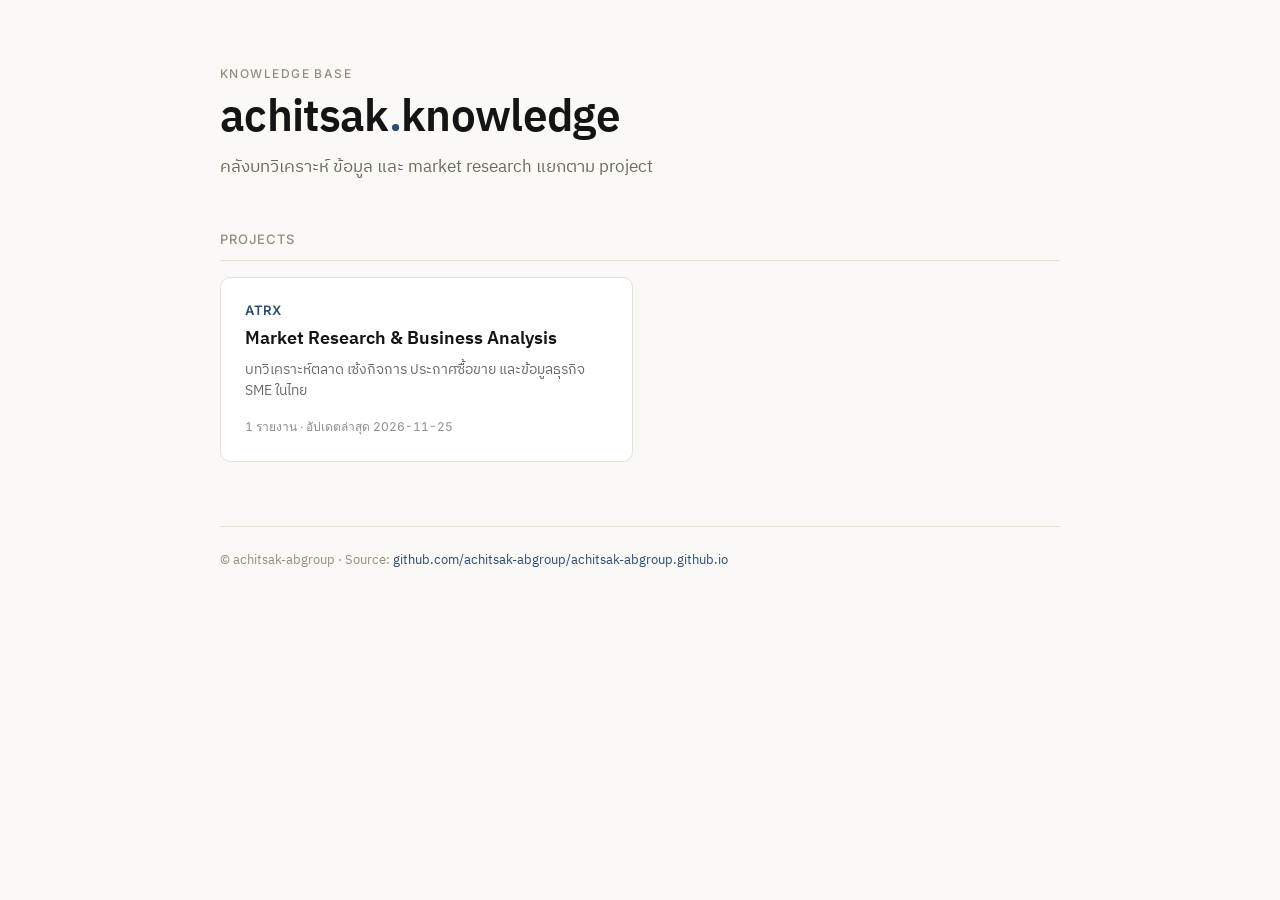
==== index.html @ 96ca3bbe "init: knowledge base + ATRX/sengcarcare report" ====
<!doctype html>
<html lang="th">
<head>
<meta charset="utf-8">
<meta name="viewport" content="width=device-width, initial-scale=1">
<title>achitsakp — Knowledge Base</title>
<meta name="description" content="คลังบทวิเคราะห์ ข้อมูล และ market research">
<meta property="og:type" content="website">
<meta property="og:title" content="achitsakp — Knowledge Base">
<meta property="og:description" content="คลังบทวิเคราะห์ ข้อมูล และ market research">
<meta property="og:locale" content="th_TH">
<link rel="icon" href="data:image/svg+xml,%3Csvg xmlns='http://www.w3.org/2000/svg' viewBox='0 0 100 100'%3E%3Crect width='100' height='100' rx='18' fill='%232a4a73'/%3E%3Ctext x='50' y='72' text-anchor='middle' font-family='sans-serif' font-size='56' font-weight='700' fill='white'%3Ea%3C/text%3E%3C/svg%3E">
<link rel="preconnect" href="https://fonts.gstatic.com" crossorigin>
<link rel="stylesheet" href="https://fonts.googleapis.com/css2?family=IBM+Plex+Sans+Thai:wght@400;500;600;700&family=Inter:wght@400;500;600;700&display=swap">
<style>
:root {
  --bg: #faf9f6;
  --surface: #ffffff;
  --surface-sub: #f4f2ec;
  --border: #e4e1d8;
  --ink: #141414;
  --ink-muted: #6b6963;
  --ink-soft: #908d85;
  --accent: #2a4a73;
  --accent-soft: #e8edf3;
  color-scheme: light;
  --th: 'IBM Plex Sans Thai', ui-sans-serif, system-ui, sans-serif;
  --num: 'Inter', ui-sans-serif, system-ui, sans-serif;
}
@media (prefers-color-scheme: dark) {
  :root:not([data-theme="light"]) {
    --bg: #141412;
    --surface: #1d1c1a;
    --surface-sub: #262521;
    --border: #35332e;
    --ink: #f1efe9;
    --ink-muted: #a6a39a;
    --ink-soft: #7a7770;
    --accent: #88a3c9;
    --accent-soft: #223348;
    color-scheme: dark;
  }
}
:root[data-theme="dark"] {
  --bg: #141412; --surface: #1d1c1a; --surface-sub: #262521; --border: #35332e;
  --ink: #f1efe9; --ink-muted: #a6a39a; --ink-soft: #7a7770;
  --accent: #88a3c9; --accent-soft: #223348; color-scheme: dark;
}
* { box-sizing: border-box; }
body {
  margin: 0;
  background: var(--bg);
  color: var(--ink);
  font-family: var(--th);
  font-size: 15px;
  line-height: 1.6;
  -webkit-font-smoothing: antialiased;
}
.page {
  max-width: 880px;
  margin: 0 auto;
  padding: clamp(32px, 6vw, 64px) max(20px, env(safe-area-inset-left, 0px));
}
header.hero { margin-bottom: 48px; }
.eyebrow {
  font-size: 12px;
  letter-spacing: 0.12em;
  text-transform: uppercase;
  color: var(--ink-soft);
  font-family: var(--num);
  font-weight: 500;
  margin-bottom: 10px;
}
h1 {
  font-size: clamp(32px, 5vw, 44px);
  line-height: 1.15;
  font-weight: 600;
  letter-spacing: -0.015em;
  margin: 0 0 10px;
}
.tag { color: var(--accent); }
.lede {
  color: var(--ink-muted);
  font-size: clamp(15px, 1.6vw, 17px);
  max-width: 52ch;
  margin: 0;
}
section + section { margin-top: 48px; }
h2 {
  font-size: 13px;
  letter-spacing: 0.08em;
  text-transform: uppercase;
  color: var(--ink-soft);
  font-family: var(--num);
  font-weight: 500;
  margin: 0 0 16px;
  padding-bottom: 10px;
  border-bottom: 1px solid var(--border);
}
.projects {
  display: grid;
  grid-template-columns: repeat(auto-fill, minmax(280px, 1fr));
  gap: 14px;
}
.p-card {
  display: block;
  padding: 22px 24px;
  border: 1px solid var(--border);
  border-radius: 10px;
  background: var(--surface);
  text-decoration: none;
  color: inherit;
  transition: border-color 0.15s, transform 0.15s;
}
.p-card:hover { border-color: var(--accent); transform: translateY(-1px); }
.p-card .code {
  font-family: var(--num);
  font-size: 13px;
  letter-spacing: 0.05em;
  color: var(--accent);
  font-weight: 600;
  margin-bottom: 4px;
}
.p-card h3 {
  margin: 0 0 6px;
  font-size: 18px;
  font-weight: 600;
  color: var(--ink);
}
.p-card p {
  margin: 0 0 14px;
  font-size: 14px;
  color: var(--ink-muted);
  line-height: 1.5;
}
.p-card .meta {
  font-size: 12px;
  color: var(--ink-soft);
  font-family: var(--num);
  font-variant-numeric: tabular-nums;
}
footer.foot {
  margin-top: 64px;
  padding-top: 24px;
  border-top: 1px solid var(--border);
  font-size: 12.5px;
  color: var(--ink-soft);
}
footer.foot a { color: var(--accent); text-decoration: none; }
footer.foot a:hover { text-decoration: underline; }
</style>
</head>
<body>
<main class="page">
  <header class="hero">
    <div class="eyebrow">Knowledge Base</div>
    <h1>achitsak<span class="tag">.</span>knowledge</h1>
    <p class="lede">คลังบทวิเคราะห์ ข้อมูล และ market research แยกตาม project</p>
  </header>

  <section>
    <h2>Projects</h2>
    <div class="projects">
      <a href="ATRX/" class="p-card">
        <div class="code">ATRX</div>
        <h3>Market Research &amp; Business Analysis</h3>
        <p>บทวิเคราะห์ตลาด เซ้งกิจการ ประกาศซื้อขาย และข้อมูลธุรกิจ SME ในไทย</p>
        <span class="meta">1 รายงาน · อัปเดตล่าสุด 2026-11-25</span>
      </a>
    </div>
  </section>

  <footer class="foot">
    <div>© achitsak-abgroup · Source: <a href="https://github.com/achitsak-abgroup/achitsak-abgroup.github.io" target="_blank" rel="noopener">github.com/achitsak-abgroup/achitsak-abgroup.github.io</a></div>
  </footer>
</main>
</body>
</html>
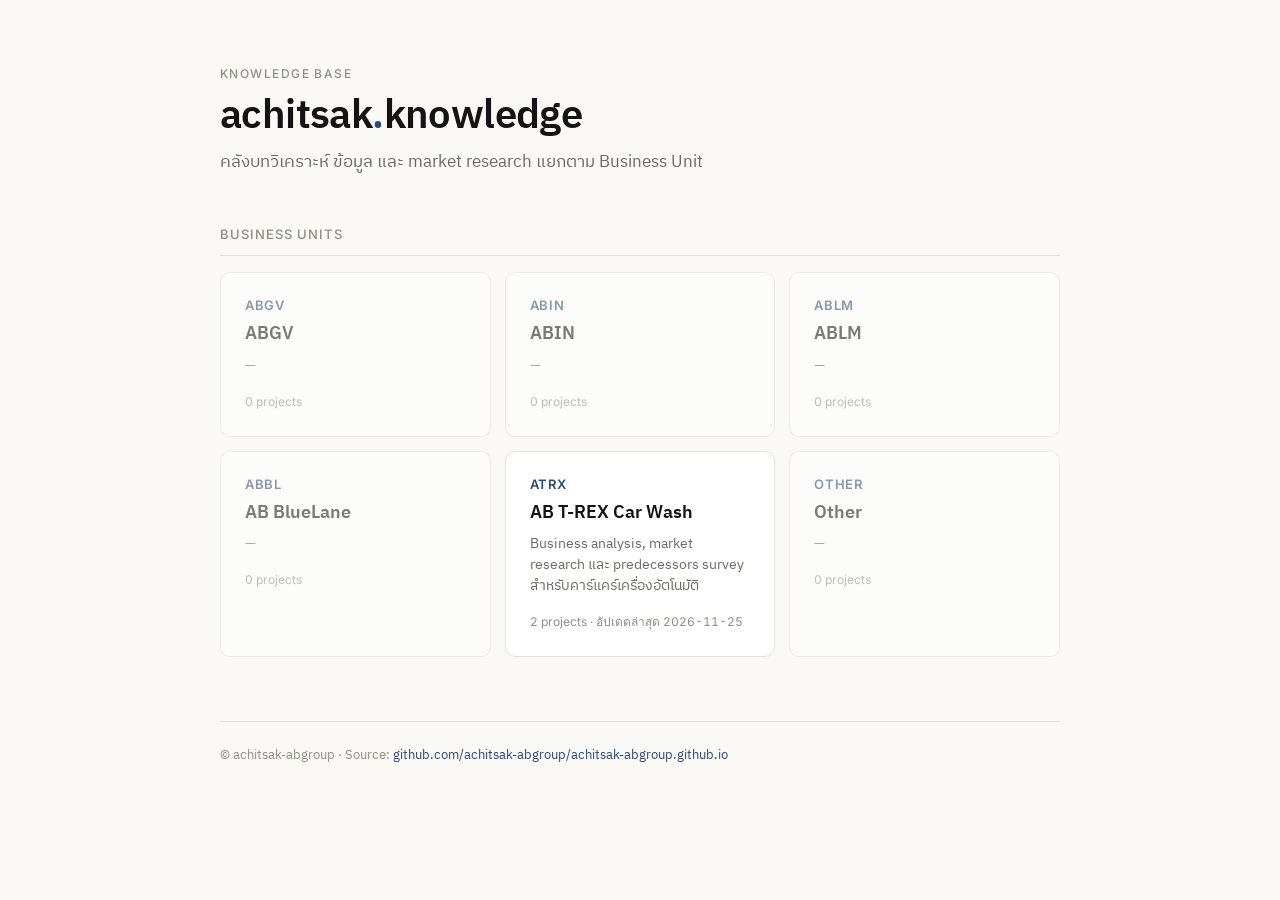
==== commit 974c1bc1: "atrx: restructure BU/Project/Report + quickwash field observation" ====
--- a/index.html
+++ b/index.html
@@ -3,169 +3,63 @@
 <head>
 <meta charset="utf-8">
 <meta name="viewport" content="width=device-width, initial-scale=1">
-<title>achitsakp — Knowledge Base</title>
-<meta name="description" content="คลังบทวิเคราะห์ ข้อมูล และ market research">
+<title>achitsak.knowledge — Knowledge Base</title>
+<meta name="description" content="คลังบทวิเคราะห์ ข้อมูล และ market research แยกตาม Business Unit">
 <meta property="og:type" content="website">
-<meta property="og:title" content="achitsakp — Knowledge Base">
-<meta property="og:description" content="คลังบทวิเคราะห์ ข้อมูล และ market research">
+<meta property="og:title" content="achitsak.knowledge — Knowledge Base">
+<meta property="og:description" content="คลังบทวิเคราะห์ ข้อมูล และ market research แยกตาม Business Unit">
 <meta property="og:locale" content="th_TH">
 <link rel="icon" href="data:image/svg+xml,%3Csvg xmlns='http://www.w3.org/2000/svg' viewBox='0 0 100 100'%3E%3Crect width='100' height='100' rx='18' fill='%232a4a73'/%3E%3Ctext x='50' y='72' text-anchor='middle' font-family='sans-serif' font-size='56' font-weight='700' fill='white'%3Ea%3C/text%3E%3C/svg%3E">
 <link rel="preconnect" href="https://fonts.gstatic.com" crossorigin>
 <link rel="stylesheet" href="https://fonts.googleapis.com/css2?family=IBM+Plex+Sans+Thai:wght@400;500;600;700&family=Inter:wght@400;500;600;700&display=swap">
-<style>
-:root {
-  --bg: #faf9f6;
-  --surface: #ffffff;
-  --surface-sub: #f4f2ec;
-  --border: #e4e1d8;
-  --ink: #141414;
-  --ink-muted: #6b6963;
-  --ink-soft: #908d85;
-  --accent: #2a4a73;
-  --accent-soft: #e8edf3;
-  color-scheme: light;
-  --th: 'IBM Plex Sans Thai', ui-sans-serif, system-ui, sans-serif;
-  --num: 'Inter', ui-sans-serif, system-ui, sans-serif;
-}
-@media (prefers-color-scheme: dark) {
-  :root:not([data-theme="light"]) {
-    --bg: #141412;
-    --surface: #1d1c1a;
-    --surface-sub: #262521;
-    --border: #35332e;
-    --ink: #f1efe9;
-    --ink-muted: #a6a39a;
-    --ink-soft: #7a7770;
-    --accent: #88a3c9;
-    --accent-soft: #223348;
-    color-scheme: dark;
-  }
-}
-:root[data-theme="dark"] {
-  --bg: #141412; --surface: #1d1c1a; --surface-sub: #262521; --border: #35332e;
-  --ink: #f1efe9; --ink-muted: #a6a39a; --ink-soft: #7a7770;
-  --accent: #88a3c9; --accent-soft: #223348; color-scheme: dark;
-}
-* { box-sizing: border-box; }
-body {
-  margin: 0;
-  background: var(--bg);
-  color: var(--ink);
-  font-family: var(--th);
-  font-size: 15px;
-  line-height: 1.6;
-  -webkit-font-smoothing: antialiased;
-}
-.page {
-  max-width: 880px;
-  margin: 0 auto;
-  padding: clamp(32px, 6vw, 64px) max(20px, env(safe-area-inset-left, 0px));
-}
-header.hero { margin-bottom: 48px; }
-.eyebrow {
-  font-size: 12px;
-  letter-spacing: 0.12em;
-  text-transform: uppercase;
-  color: var(--ink-soft);
-  font-family: var(--num);
-  font-weight: 500;
-  margin-bottom: 10px;
-}
-h1 {
-  font-size: clamp(32px, 5vw, 44px);
-  line-height: 1.15;
-  font-weight: 600;
-  letter-spacing: -0.015em;
-  margin: 0 0 10px;
-}
-.tag { color: var(--accent); }
-.lede {
-  color: var(--ink-muted);
-  font-size: clamp(15px, 1.6vw, 17px);
-  max-width: 52ch;
-  margin: 0;
-}
-section + section { margin-top: 48px; }
-h2 {
-  font-size: 13px;
-  letter-spacing: 0.08em;
-  text-transform: uppercase;
-  color: var(--ink-soft);
-  font-family: var(--num);
-  font-weight: 500;
-  margin: 0 0 16px;
-  padding-bottom: 10px;
-  border-bottom: 1px solid var(--border);
-}
-.projects {
-  display: grid;
-  grid-template-columns: repeat(auto-fill, minmax(280px, 1fr));
-  gap: 14px;
-}
-.p-card {
-  display: block;
-  padding: 22px 24px;
-  border: 1px solid var(--border);
-  border-radius: 10px;
-  background: var(--surface);
-  text-decoration: none;
-  color: inherit;
-  transition: border-color 0.15s, transform 0.15s;
-}
-.p-card:hover { border-color: var(--accent); transform: translateY(-1px); }
-.p-card .code {
-  font-family: var(--num);
-  font-size: 13px;
-  letter-spacing: 0.05em;
-  color: var(--accent);
-  font-weight: 600;
-  margin-bottom: 4px;
-}
-.p-card h3 {
-  margin: 0 0 6px;
-  font-size: 18px;
-  font-weight: 600;
-  color: var(--ink);
-}
-.p-card p {
-  margin: 0 0 14px;
-  font-size: 14px;
-  color: var(--ink-muted);
-  line-height: 1.5;
-}
-.p-card .meta {
-  font-size: 12px;
-  color: var(--ink-soft);
-  font-family: var(--num);
-  font-variant-numeric: tabular-nums;
-}
-footer.foot {
-  margin-top: 64px;
-  padding-top: 24px;
-  border-top: 1px solid var(--border);
-  font-size: 12.5px;
-  color: var(--ink-soft);
-}
-footer.foot a { color: var(--accent); text-decoration: none; }
-footer.foot a:hover { text-decoration: underline; }
-</style>
+<link rel="stylesheet" href="/assets/kb.css">
 </head>
 <body>
 <main class="page">
   <header class="hero">
-    <div class="eyebrow">Knowledge Base</div>
+    <div class="eyebrow soft">Knowledge Base</div>
     <h1>achitsak<span class="tag">.</span>knowledge</h1>
-    <p class="lede">คลังบทวิเคราะห์ ข้อมูล และ market research แยกตาม project</p>
+    <p class="lede">คลังบทวิเคราะห์ ข้อมูล และ market research แยกตาม Business Unit</p>
   </header>
 
   <section>
-    <h2>Projects</h2>
+    <h2>Business Units</h2>
     <div class="projects">
+      <a href="ABGV/" class="p-card empty-card">
+        <div class="code">ABGV</div>
+        <h3>ABGV</h3>
+        <p>—</p>
+        <span class="meta">0 projects</span>
+      </a>
+      <a href="ABIN/" class="p-card empty-card">
+        <div class="code">ABIN</div>
+        <h3>ABIN</h3>
+        <p>—</p>
+        <span class="meta">0 projects</span>
+      </a>
+      <a href="ABLM/" class="p-card empty-card">
+        <div class="code">ABLM</div>
+        <h3>ABLM</h3>
+        <p>—</p>
+        <span class="meta">0 projects</span>
+      </a>
+      <a href="ABBL/" class="p-card empty-card">
+        <div class="code">ABBL</div>
+        <h3>AB BlueLane</h3>
+        <p>—</p>
+        <span class="meta">0 projects</span>
+      </a>
       <a href="ATRX/" class="p-card">
         <div class="code">ATRX</div>
-        <h3>Market Research &amp; Business Analysis</h3>
-        <p>บทวิเคราะห์ตลาด เซ้งกิจการ ประกาศซื้อขาย และข้อมูลธุรกิจ SME ในไทย</p>
-        <span class="meta">1 รายงาน · อัปเดตล่าสุด 2026-11-25</span>
+        <h3>AB T-REX Car Wash</h3>
+        <p>Business analysis, market research และ predecessors survey สำหรับคาร์แคร์เครื่องอัตโนมัติ</p>
+        <span class="meta">2 projects · อัปเดตล่าสุด 2026-11-25</span>
+      </a>
+      <a href="Other/" class="p-card empty-card">
+        <div class="code">OTHER</div>
+        <h3>Other</h3>
+        <p>—</p>
+        <span class="meta">0 projects</span>
       </a>
     </div>
   </section>
--- a/assets/kb.css
+++ b/assets/kb.css
@@ -0,0 +1,225 @@
+/* achitsak.knowledge — shared styles for landing, BU, project pages */
+
+:root {
+  --bg: #faf9f6;
+  --surface: #ffffff;
+  --surface-sub: #f4f2ec;
+  --border: #e4e1d8;
+  --ink: #141414;
+  --ink-muted: #6b6963;
+  --ink-soft: #908d85;
+  --accent: #2a4a73;
+  --accent-soft: #e8edf3;
+  color-scheme: light;
+  --th: 'IBM Plex Sans Thai', ui-sans-serif, system-ui, sans-serif;
+  --num: 'Inter', ui-sans-serif, system-ui, sans-serif;
+}
+@media (prefers-color-scheme: dark) {
+  :root:not([data-theme="light"]) {
+    --bg: #141412;
+    --surface: #1d1c1a;
+    --surface-sub: #262521;
+    --border: #35332e;
+    --ink: #f1efe9;
+    --ink-muted: #a6a39a;
+    --ink-soft: #7a7770;
+    --accent: #88a3c9;
+    --accent-soft: #223348;
+    color-scheme: dark;
+  }
+}
+:root[data-theme="dark"] {
+  --bg: #141412; --surface: #1d1c1a; --surface-sub: #262521; --border: #35332e;
+  --ink: #f1efe9; --ink-muted: #a6a39a; --ink-soft: #7a7770;
+  --accent: #88a3c9; --accent-soft: #223348; color-scheme: dark;
+}
+
+* { box-sizing: border-box; }
+body {
+  margin: 0;
+  background: var(--bg);
+  color: var(--ink);
+  font-family: var(--th);
+  font-size: 15px;
+  line-height: 1.6;
+  -webkit-font-smoothing: antialiased;
+}
+.page {
+  max-width: 880px;
+  margin: 0 auto;
+  padding: clamp(32px, 6vw, 64px) max(20px, env(safe-area-inset-left, 0px));
+}
+
+/* Breadcrumb */
+.breadcrumb {
+  font-family: var(--num);
+  font-size: 12.5px;
+  letter-spacing: 0.05em;
+  color: var(--ink-soft);
+  margin-bottom: 20px;
+}
+.breadcrumb a { color: var(--accent); text-decoration: none; }
+.breadcrumb a:hover { text-decoration: underline; }
+.breadcrumb .sep { margin: 0 8px; color: var(--ink-soft); }
+
+/* Hero */
+header.hero { margin-bottom: 48px; }
+.eyebrow {
+  font-size: 12px;
+  letter-spacing: 0.12em;
+  text-transform: uppercase;
+  color: var(--accent);
+  font-family: var(--num);
+  font-weight: 600;
+  margin-bottom: 10px;
+}
+.eyebrow.soft {
+  color: var(--ink-soft);
+  font-weight: 500;
+}
+h1 {
+  font-size: clamp(30px, 4.5vw, 40px);
+  line-height: 1.15;
+  font-weight: 600;
+  letter-spacing: -0.015em;
+  margin: 0 0 10px;
+}
+h1 .tag { color: var(--accent); }
+.lede {
+  color: var(--ink-muted);
+  font-size: clamp(15px, 1.6vw, 17px);
+  max-width: 52ch;
+  margin: 0;
+}
+
+/* Section */
+section + section { margin-top: 48px; }
+h2 {
+  font-size: 13px;
+  letter-spacing: 0.08em;
+  text-transform: uppercase;
+  color: var(--ink-soft);
+  font-family: var(--num);
+  font-weight: 500;
+  margin: 0 0 16px;
+  padding-bottom: 10px;
+  border-bottom: 1px solid var(--border);
+}
+
+/* Grid of cards (BUs, projects) */
+.projects {
+  display: grid;
+  grid-template-columns: repeat(auto-fill, minmax(260px, 1fr));
+  gap: 14px;
+}
+.p-card {
+  display: block;
+  padding: 22px 24px;
+  border: 1px solid var(--border);
+  border-radius: 10px;
+  background: var(--surface);
+  text-decoration: none;
+  color: inherit;
+  transition: border-color 0.15s, transform 0.15s;
+}
+.p-card:hover { border-color: var(--accent); transform: translateY(-1px); }
+.p-card.empty-card { opacity: 0.55; }
+.p-card.empty-card:hover { opacity: 0.85; }
+.p-card .code {
+  font-family: var(--num);
+  font-size: 13px;
+  letter-spacing: 0.05em;
+  color: var(--accent);
+  font-weight: 600;
+  margin-bottom: 4px;
+}
+.p-card h3 {
+  margin: 0 0 6px;
+  font-size: 18px;
+  font-weight: 600;
+  color: var(--ink);
+}
+.p-card p {
+  margin: 0 0 14px;
+  font-size: 14px;
+  color: var(--ink-muted);
+  line-height: 1.5;
+}
+.p-card .meta {
+  font-size: 12px;
+  color: var(--ink-soft);
+  font-family: var(--num);
+  font-variant-numeric: tabular-nums;
+}
+
+/* List of report cards */
+.reports { display: flex; flex-direction: column; gap: 10px; }
+.r-card {
+  display: grid;
+  grid-template-columns: 120px 1fr auto;
+  gap: 20px;
+  align-items: baseline;
+  padding: 18px 22px;
+  border: 1px solid var(--border);
+  border-radius: 10px;
+  background: var(--surface);
+  text-decoration: none;
+  color: inherit;
+  transition: border-color 0.15s, transform 0.15s;
+}
+.r-card:hover { border-color: var(--accent); transform: translateY(-1px); }
+.r-card .date {
+  font-family: var(--num);
+  font-variant-numeric: tabular-nums;
+  font-size: 13px;
+  color: var(--ink-soft);
+  font-weight: 500;
+}
+.r-card .body { min-width: 0; }
+.r-card h3 {
+  margin: 0 0 4px;
+  font-size: 16px;
+  font-weight: 600;
+  color: var(--ink);
+  line-height: 1.35;
+}
+.r-card p {
+  margin: 0;
+  font-size: 13.5px;
+  color: var(--ink-muted);
+  line-height: 1.5;
+}
+.r-card .arrow {
+  color: var(--accent);
+  font-family: var(--num);
+  font-size: 18px;
+  font-weight: 500;
+}
+@media (max-width: 560px) {
+  .r-card { grid-template-columns: 1fr auto; gap: 8px 16px; }
+  .r-card .date { grid-column: 1 / -1; font-size: 12px; }
+  .r-card .body { grid-column: 1; }
+  .r-card .arrow { grid-column: 2; align-self: center; }
+}
+
+/* Empty state */
+.empty {
+  padding: 48px 24px;
+  text-align: center;
+  color: var(--ink-soft);
+  font-size: 14px;
+  border: 1px dashed var(--border);
+  border-radius: 10px;
+  background: var(--surface-sub);
+}
+
+/* Footer */
+footer.foot {
+  margin-top: 64px;
+  padding-top: 24px;
+  border-top: 1px solid var(--border);
+  font-size: 12.5px;
+  color: var(--ink-soft);
+}
+footer.foot a { color: var(--accent); text-decoration: none; }
+footer.foot a:hover { text-decoration: underline; }
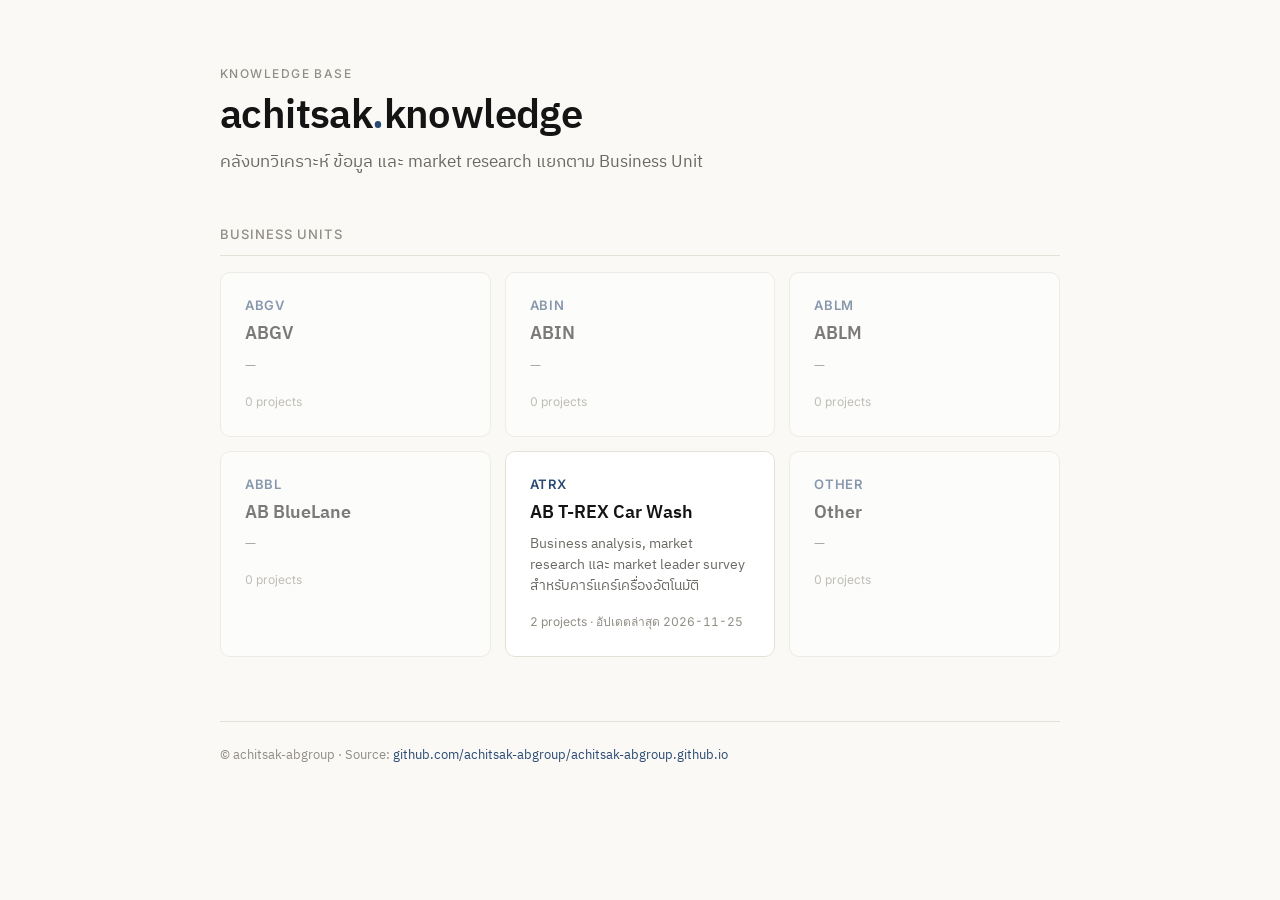
==== commit b5e84c7f: "quickwash: fix location caption + swap street view image + add GM links - Remove inaccurate 'ใต้ทางด" ====
--- a/index.html
+++ b/index.html
@@ -52,7 +52,7 @@
       <a href="ATRX/" class="p-card">
         <div class="code">ATRX</div>
         <h3>AB T-REX Car Wash</h3>
-        <p>Business analysis, market research และ predecessors survey สำหรับคาร์แคร์เครื่องอัตโนมัติ</p>
+        <p>Business analysis, market research และ market leader survey สำหรับคาร์แคร์เครื่องอัตโนมัติ</p>
         <span class="meta">2 projects · อัปเดตล่าสุด 2026-11-25</span>
       </a>
       <a href="Other/" class="p-card empty-card">
